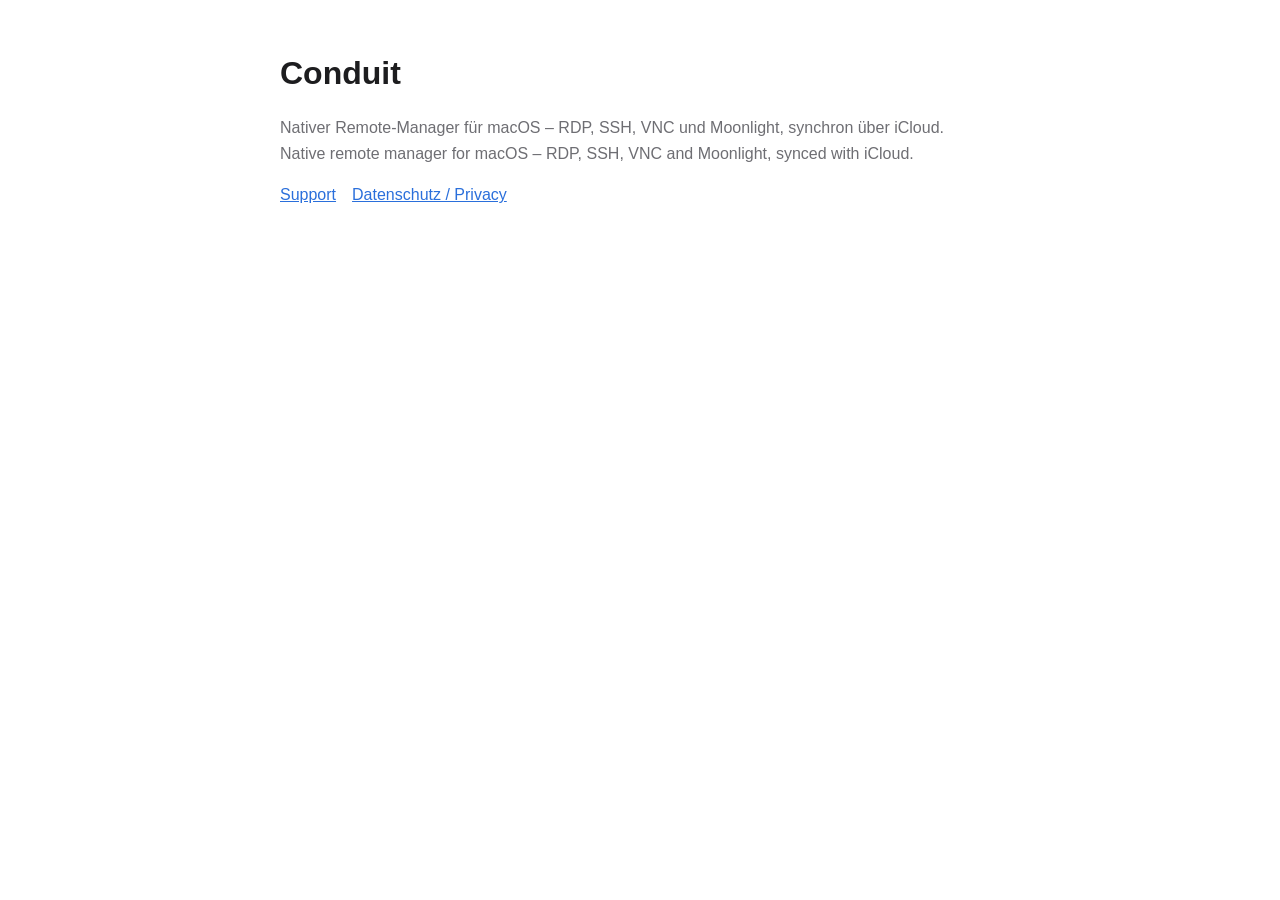
==== index.html @ 723af697 "Datenschutz- und Support-Seite für Conduit Co-Authored-By: Claude Opus 5.5 <noreply@anthropic.com>" ====
<!doctype html>
<html lang="de">
<head>
<meta charset="utf-8"><meta name="viewport" content="width=device-width, initial-scale=1">
<title>Conduit</title>
<link rel="stylesheet" href="style.css">
</head>
<body><main>
<h1>Conduit</h1>
<p class="muted">Nativer Remote-Manager für macOS – RDP, SSH, VNC und Moonlight, synchron über iCloud.<br>
Native remote manager for macOS – RDP, SSH, VNC and Moonlight, synced with iCloud.</p>
<nav><a href="support/">Support</a><a href="privacy/">Datenschutz / Privacy</a></nav>
</main></body></html>
---- style.css ----
:root { color-scheme: light dark; --fg: #1d1d1f; --muted: #6e6e73; --bg: #ffffff; --accent: #2a6fdb; }
@media (prefers-color-scheme: dark) { :root { --fg: #f5f5f7; --muted: #a1a1a6; --bg: #161618; --accent: #6aa5ff; } }
body { margin: 0; background: var(--bg); color: var(--fg); font: 16px/1.6 -apple-system, BlinkMacSystemFont, "Segoe UI", sans-serif; }
main { max-width: 720px; margin: 0 auto; padding: 48px 20px 80px; }
h1 { font-size: 2rem; margin: 0 0 4px; } h2 { margin-top: 2.2em; font-size: 1.25rem; }
.muted { color: var(--muted); } a { color: var(--accent); }
nav { margin-bottom: 32px; } nav a { margin-right: 16px; }
.lang { float: right; }
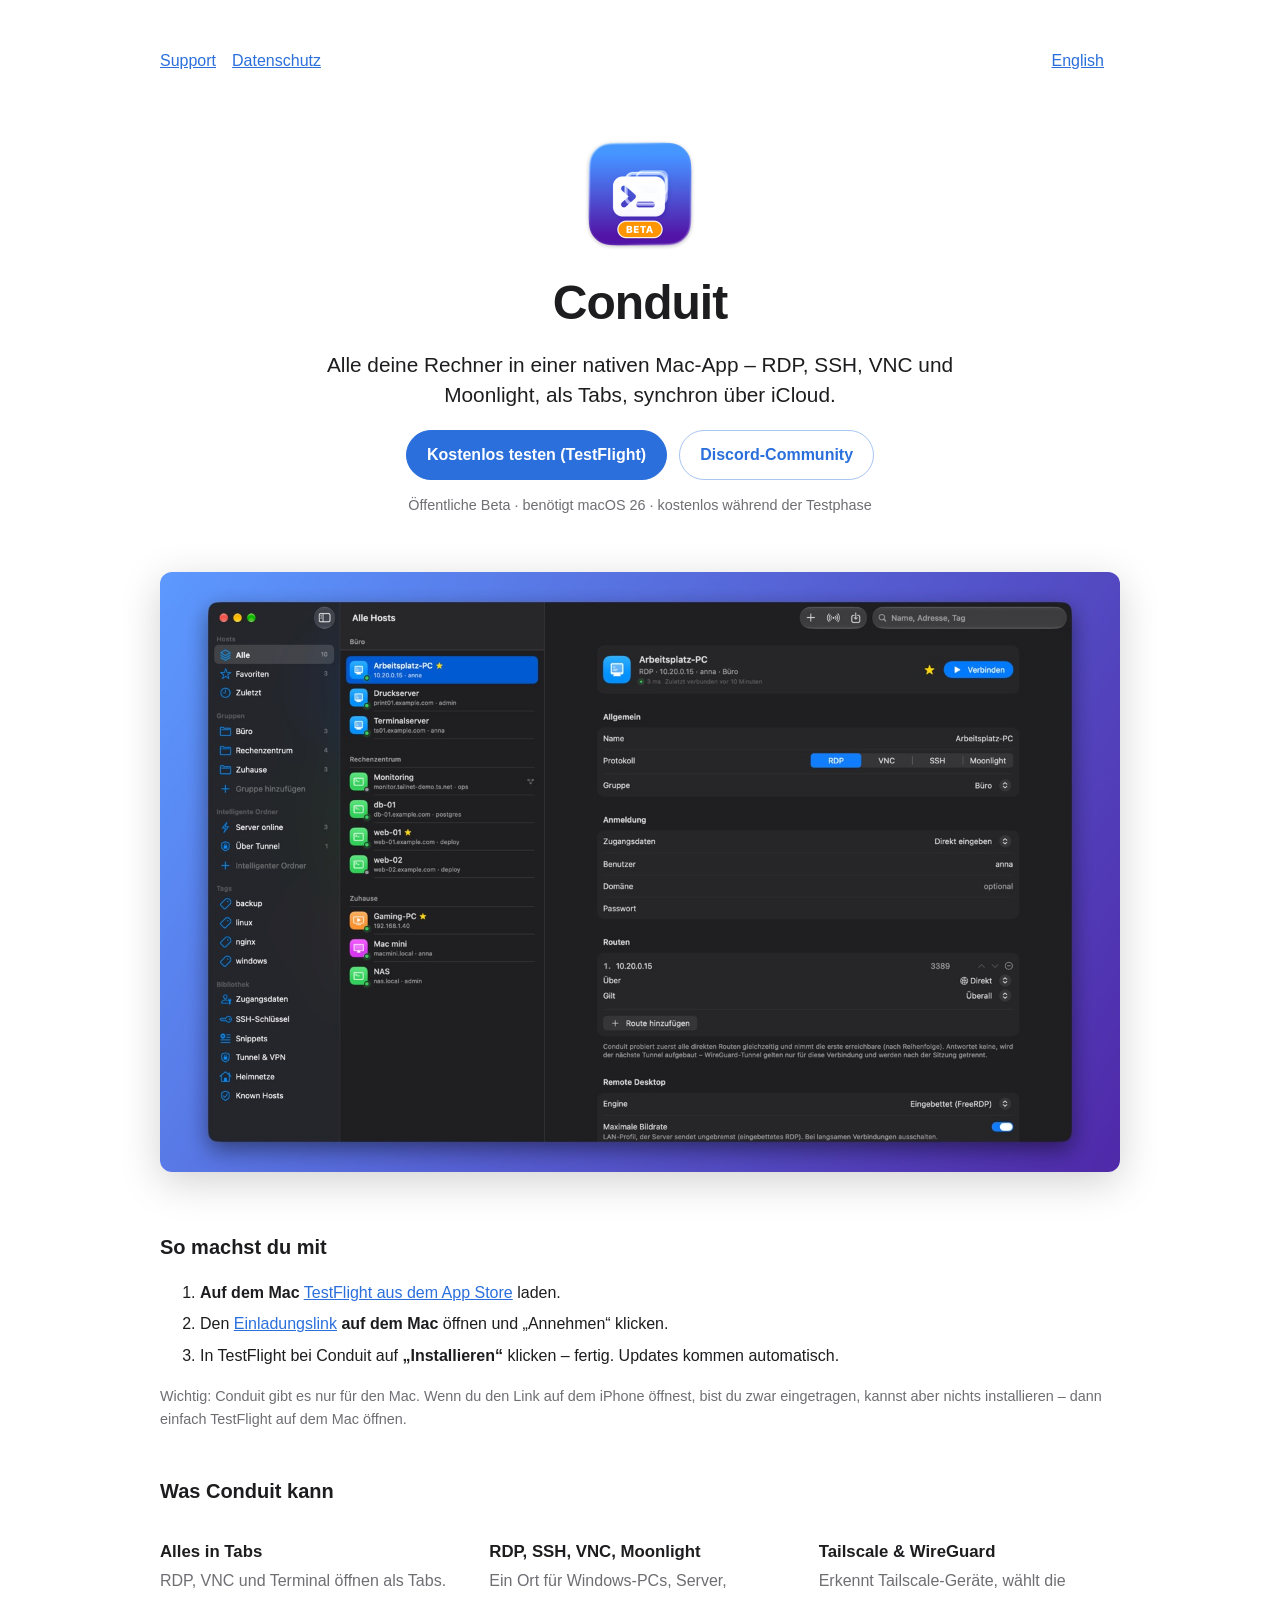
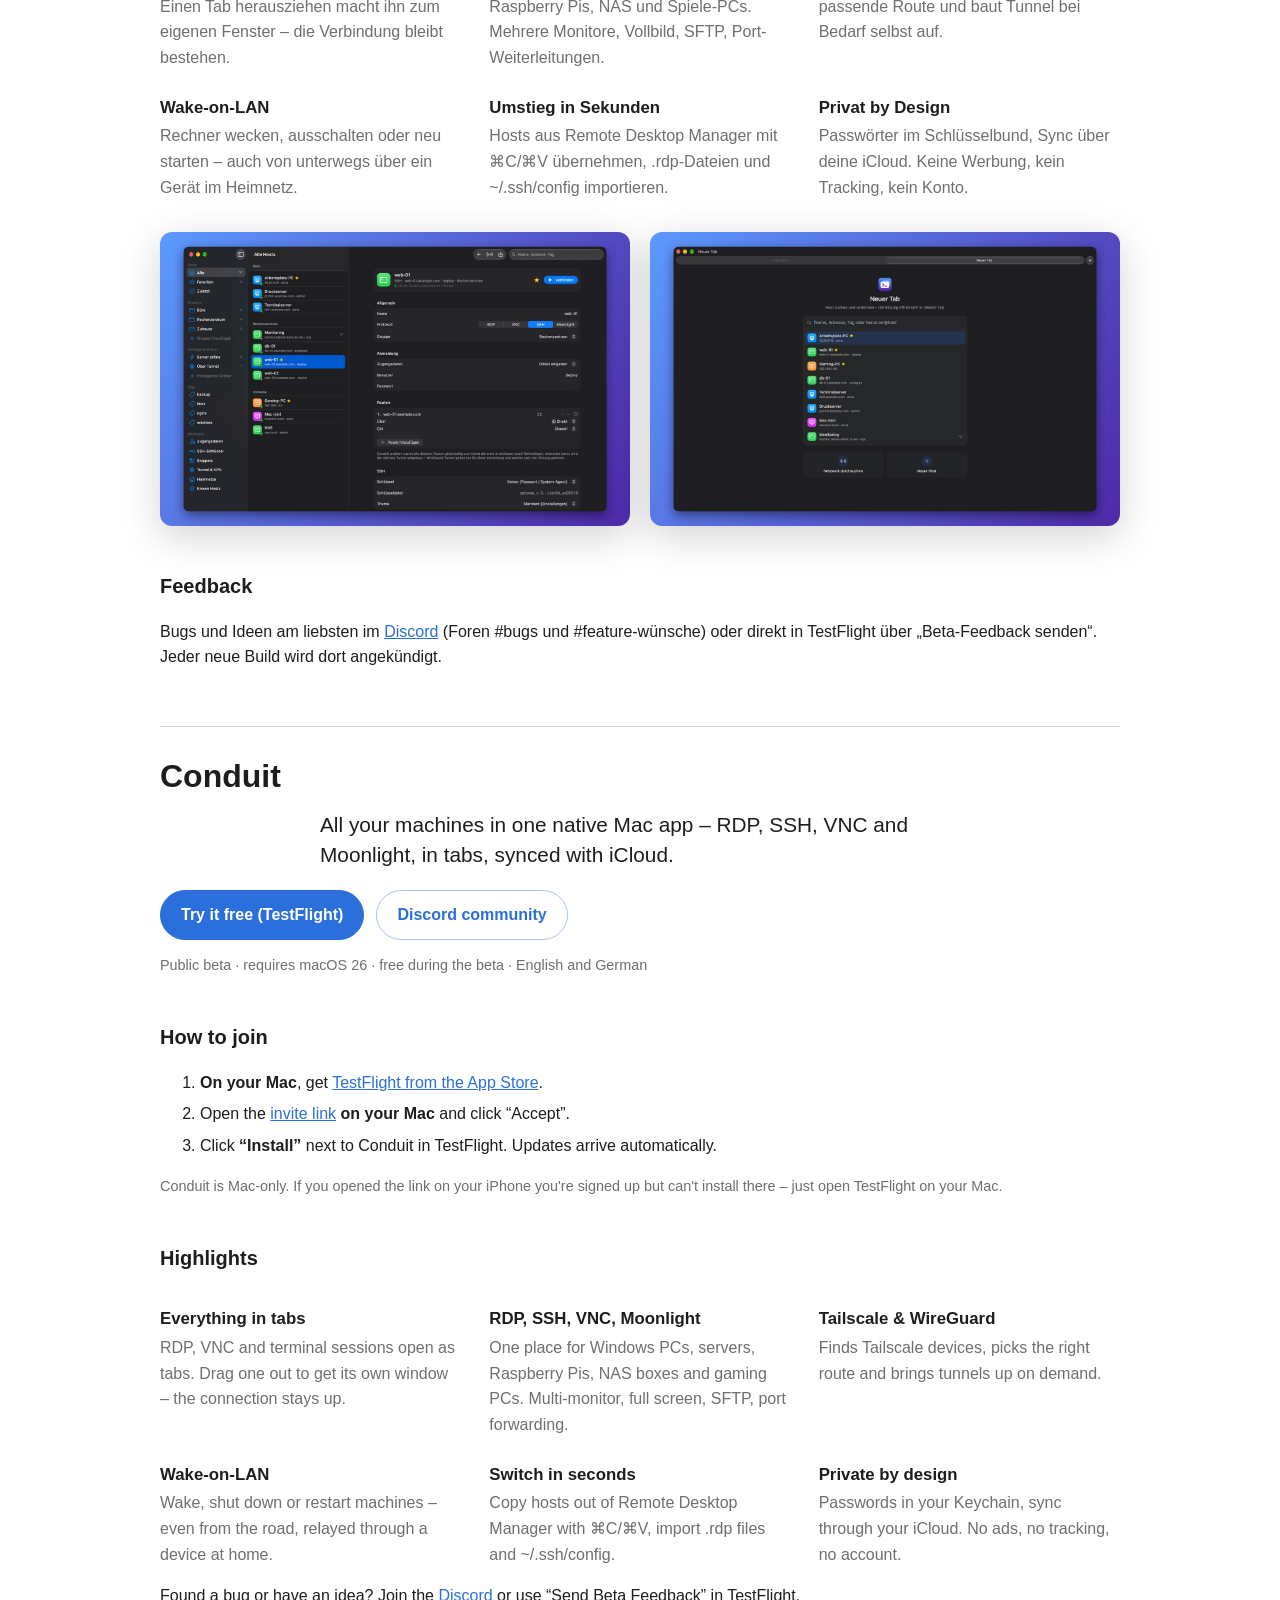
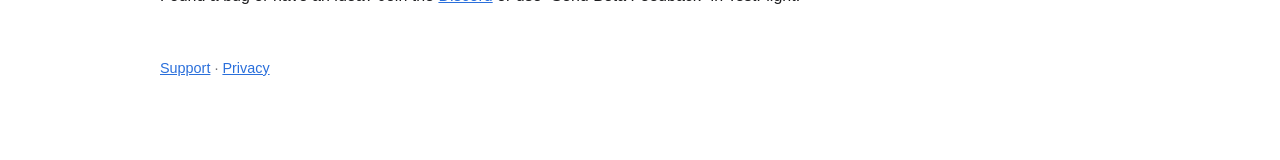
==== commit 591d87dc: "Startseite als Beta-Seite: TestFlight-Beitritt in drei Schritten, Funktionen, Screenshots, Discord (" ====
--- a/index.html
+++ b/index.html
@@ -2,12 +2,87 @@
 <html lang="de">
 <head>
 <meta charset="utf-8"><meta name="viewport" content="width=device-width, initial-scale=1">
-<title>Conduit</title>
+<title>Conduit – Remote-Manager für macOS</title>
+<meta name="description" content="Nativer Remote-Manager für macOS: RDP, SSH, VNC und Moonlight in Tabs, synchron über iCloud. Jetzt kostenlos per TestFlight testen.">
+<meta property="og:title" content="Conduit – Remote-Manager für macOS (Beta)">
+<meta property="og:description" content="RDP, SSH, VNC und Moonlight in einer nativen Mac-App. Jetzt kostenlos per TestFlight testen.">
+<meta property="og:image" content="https://stacktor.github.io/conduit-site/img/1-hosts.jpg">
+<meta name="twitter:card" content="summary_large_image">
+<link rel="icon" href="img/icon.png">
 <link rel="stylesheet" href="style.css">
 </head>
-<body><main>
+<body><main class="wide">
+<nav><a href="support/">Support</a><a href="privacy/">Datenschutz</a><a class="lang" href="#english">English</a></nav>
+
+<header class="hero">
+  <img class="appicon" src="img/icon.png" alt="" width="128" height="128">
+  <h1>Conduit</h1>
+  <p class="lead">Alle deine Rechner in einer nativen Mac-App – RDP, SSH, VNC und Moonlight, als Tabs, synchron über iCloud.</p>
+  <p class="cta">
+    <a class="button primary" href="https://testflight.apple.com/join/eyB4vE8p">Kostenlos testen (TestFlight)</a>
+    <a class="button" href="https://discord.gg/nNFvEdnzgF">Discord-Community</a>
+  </p>
+  <p class="muted small">Öffentliche Beta · benötigt macOS 26 · kostenlos während der Testphase</p>
+</header>
+
+<img class="shot" src="img/2-rdp-host.jpg" alt="Conduit mit Host-Liste und RDP-Host im Editor" loading="lazy">
+
+<h2>So machst du mit</h2>
+<ol class="steps">
+  <li><b>Auf dem Mac</b> <a href="https://apps.apple.com/app/testflight/id899247664">TestFlight aus dem App Store</a> laden.</li>
+  <li>Den <a href="https://testflight.apple.com/join/eyB4vE8p">Einladungslink</a> <b>auf dem Mac</b> öffnen und „Annehmen“ klicken.</li>
+  <li>In TestFlight bei Conduit auf <b>„Installieren“</b> klicken – fertig. Updates kommen automatisch.</li>
+</ol>
+<p class="muted small">Wichtig: Conduit gibt es nur für den Mac. Wenn du den Link auf dem iPhone öffnest, bist du zwar eingetragen, kannst aber nichts installieren – dann einfach TestFlight auf dem Mac öffnen.</p>
+
+<h2>Was Conduit kann</h2>
+<div class="grid">
+  <div><h3>Alles in Tabs</h3><p>RDP, VNC und Terminal öffnen als Tabs. Einen Tab herausziehen macht ihn zum eigenen Fenster – die Verbindung bleibt bestehen.</p></div>
+  <div><h3>RDP, SSH, VNC, Moonlight</h3><p>Ein Ort für Windows-PCs, Server, Raspberry Pis, NAS und Spiele-PCs. Mehrere Monitore, Vollbild, SFTP, Port-Weiterleitungen.</p></div>
+  <div><h3>Tailscale &amp; WireGuard</h3><p>Erkennt Tailscale-Geräte, wählt die passende Route und baut Tunnel bei Bedarf selbst auf.</p></div>
+  <div><h3>Wake-on-LAN</h3><p>Rechner wecken, ausschalten oder neu starten – auch von unterwegs über ein Gerät im Heimnetz.</p></div>
+  <div><h3>Umstieg in Sekunden</h3><p>Hosts aus Remote Desktop Manager mit ⌘C/⌘V übernehmen, .rdp-Dateien und ~/.ssh/config importieren.</p></div>
+  <div><h3>Privat by Design</h3><p>Passwörter im Schlüsselbund, Sync über deine iCloud. Keine Werbung, kein Tracking, kein Konto.</p></div>
+</div>
+
+<div class="shots">
+  <img src="img/1-hosts.jpg" alt="Host-Liste mit Gruppen und Online-Status" loading="lazy">
+  <img src="img/3-new-tab.jpg" alt="Neuer Tab mit Host-Suche" loading="lazy">
+</div>
+
+<h2>Feedback</h2>
+<p>Bugs und Ideen am liebsten im <a href="https://discord.gg/nNFvEdnzgF">Discord</a> (Foren #bugs und #feature-wünsche) oder direkt in TestFlight über „Beta-Feedback senden“. Jeder neue Build wird dort angekündigt.</p>
+
+<hr>
+
+<section id="english">
 <h1>Conduit</h1>
-<p class="muted">Nativer Remote-Manager für macOS – RDP, SSH, VNC und Moonlight, synchron über iCloud.<br>
-Native remote manager for macOS – RDP, SSH, VNC and Moonlight, synced with iCloud.</p>
-<nav><a href="support/">Support</a><a href="privacy/">Datenschutz / Privacy</a></nav>
+<p class="lead">All your machines in one native Mac app – RDP, SSH, VNC and Moonlight, in tabs, synced with iCloud.</p>
+<p class="cta">
+  <a class="button primary" href="https://testflight.apple.com/join/eyB4vE8p">Try it free (TestFlight)</a>
+  <a class="button" href="https://discord.gg/nNFvEdnzgF">Discord community</a>
+</p>
+<p class="muted small">Public beta · requires macOS 26 · free during the beta · English and German</p>
+
+<h2>How to join</h2>
+<ol class="steps">
+  <li><b>On your Mac</b>, get <a href="https://apps.apple.com/app/testflight/id899247664">TestFlight from the App Store</a>.</li>
+  <li>Open the <a href="https://testflight.apple.com/join/eyB4vE8p">invite link</a> <b>on your Mac</b> and click “Accept”.</li>
+  <li>Click <b>“Install”</b> next to Conduit in TestFlight. Updates arrive automatically.</li>
+</ol>
+<p class="muted small">Conduit is Mac-only. If you opened the link on your iPhone you're signed up but can't install there – just open TestFlight on your Mac.</p>
+
+<h2>Highlights</h2>
+<div class="grid">
+  <div><h3>Everything in tabs</h3><p>RDP, VNC and terminal sessions open as tabs. Drag one out to get its own window – the connection stays up.</p></div>
+  <div><h3>RDP, SSH, VNC, Moonlight</h3><p>One place for Windows PCs, servers, Raspberry Pis, NAS boxes and gaming PCs. Multi-monitor, full screen, SFTP, port forwarding.</p></div>
+  <div><h3>Tailscale &amp; WireGuard</h3><p>Finds Tailscale devices, picks the right route and brings tunnels up on demand.</p></div>
+  <div><h3>Wake-on-LAN</h3><p>Wake, shut down or restart machines – even from the road, relayed through a device at home.</p></div>
+  <div><h3>Switch in seconds</h3><p>Copy hosts out of Remote Desktop Manager with ⌘C/⌘V, import .rdp files and ~/.ssh/config.</p></div>
+  <div><h3>Private by design</h3><p>Passwords in your Keychain, sync through your iCloud. No ads, no tracking, no account.</p></div>
+</div>
+<p>Found a bug or have an idea? Join the <a href="https://discord.gg/nNFvEdnzgF">Discord</a> or use “Send Beta Feedback” in TestFlight.</p>
+</section>
+
+<footer class="muted small"><a href="support/">Support</a> · <a href="privacy/#english">Privacy</a></footer>
 </main></body></html>
--- a/style.css
+++ b/style.css
@@ -6,3 +6,26 @@
 .muted { color: var(--muted); } a { color: var(--accent); }
 nav { margin-bottom: 32px; } nav a { margin-right: 16px; }
 .lang { float: right; }
+
+/* Startseite */
+main.wide { max-width: 960px; }
+.hero { text-align: center; padding: 24px 0 8px; }
+.hero h1 { font-size: 3rem; letter-spacing: -0.02em; }
+.appicon { width: 128px; height: 128px; }
+.lead { font-size: 1.3rem; line-height: 1.45; max-width: 640px; margin: 8px auto 20px; }
+.cta { display: flex; gap: 12px; justify-content: center; flex-wrap: wrap; margin: 0 0 8px; }
+.button { display: inline-block; padding: 11px 20px; border-radius: 980px; text-decoration: none; font-weight: 600;
+  border: 1px solid color-mix(in srgb, var(--accent) 40%, transparent); }
+.button.primary { background: var(--accent); color: #fff; border-color: var(--accent); }
+.small { font-size: 0.9rem; }
+.shot, .shots img { width: 100%; height: auto; border-radius: 12px; box-shadow: 0 10px 40px rgb(0 0 0 / 0.18); }
+.shot { margin: 32px 0 8px; }
+.shots { display: grid; grid-template-columns: repeat(auto-fit, minmax(280px, 1fr)); gap: 20px; margin: 32px 0; }
+.grid { display: grid; grid-template-columns: repeat(auto-fit, minmax(260px, 1fr)); gap: 8px 28px; }
+.grid h3 { margin: 16px 0 2px; font-size: 1.05rem; } .grid p { margin: 0; color: var(--muted); }
+.steps li { margin: 6px 0; }
+hr { border: 0; border-top: 1px solid color-mix(in srgb, var(--muted) 30%, transparent); margin: 56px 0 24px; }
+#english h1 { text-align: left; font-size: 2rem; }
+#english .cta { justify-content: flex-start; }
+footer { margin-top: 48px; }
+@media (prefers-color-scheme: dark) { .button.primary { color: #0b1a33; } }
